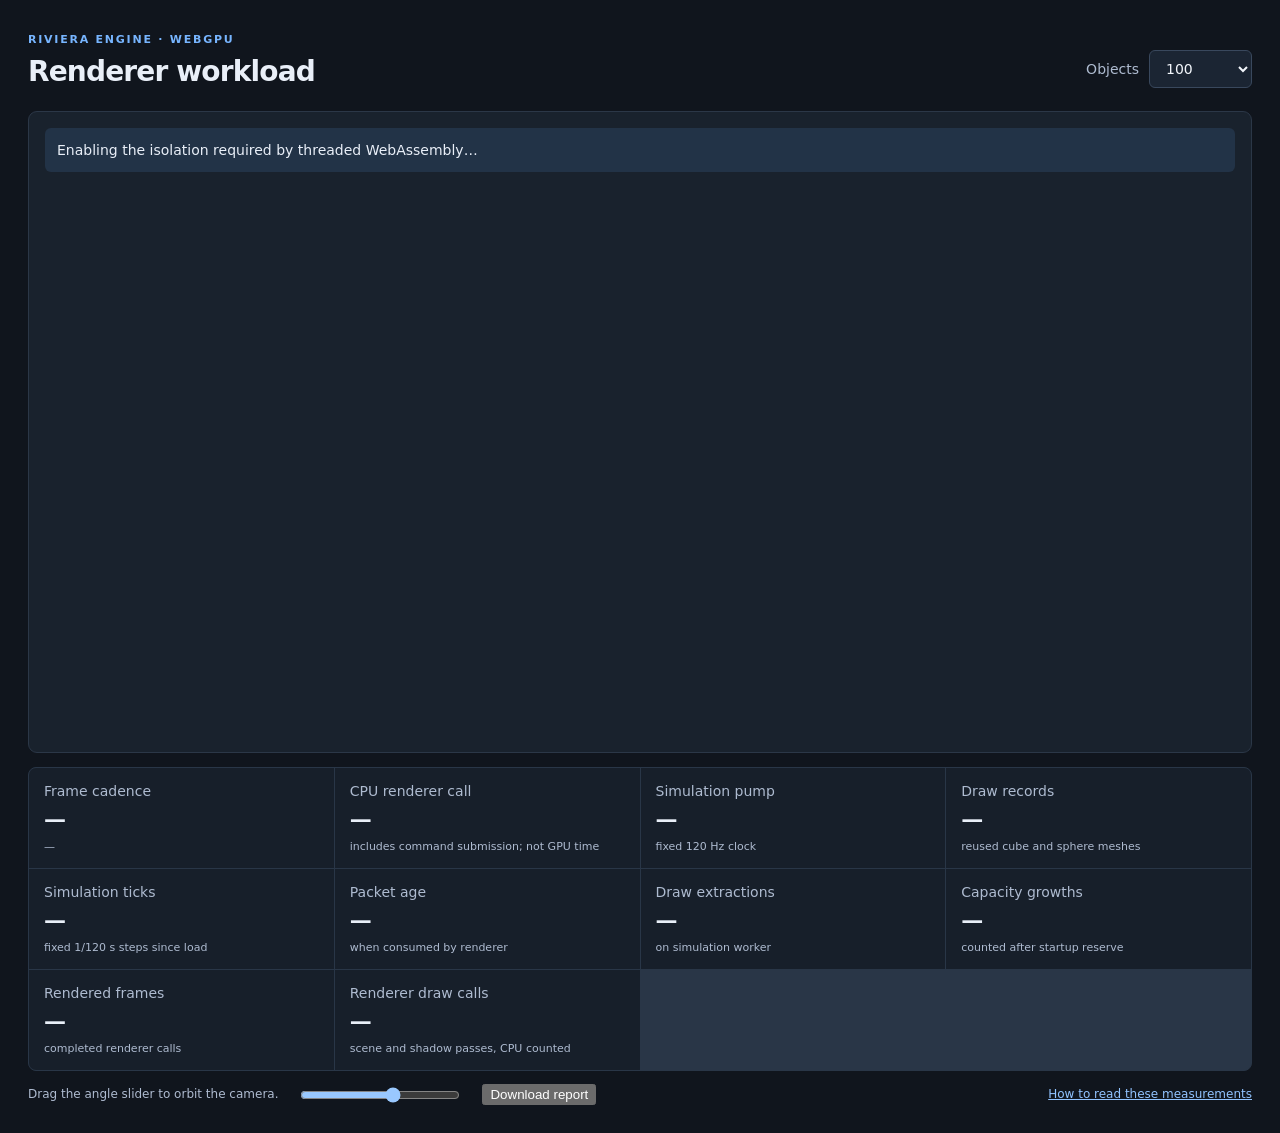
==== examples/webgpu-renderer-demo/index.html @ 4a54d9a6 "Add Engine WebGPU demo and manual Pages publishing" ====
<!doctype html>
<html lang="en">
  <head>
    <meta charset="utf-8" />
    <meta name="viewport" content="width=device-width, initial-scale=1" />
    <title>Riviera Engine · WebGPU workload</title>
    <link rel="stylesheet" href="style.css" />
  </head>
  <body>
    <main>
      <header>
        <div>
          <span class="eyebrow">RIVIERA ENGINE · WEBGPU</span>
          <h1>Renderer workload</h1>
        </div>
        <label class="count"
          >Objects
          <select id="count">
            <option value="100">100</option>
            <option value="1000">1,000</option>
            <option value="4000">4,000</option>
          </select></label
        >
      </header>
      <section class="stage">
        <canvas id="game" width="1024" height="640"></canvas>
        <div id="boot-status" role="status">Checking browser isolation…</div>
        <div id="render-error" hidden>
          Renderer reported a WebGPU error. See the browser console.
        </div>
      </section>
      <section class="metrics" aria-label="Live renderer measurements">
        <div>
          <span>Frame cadence</span><strong id="metric-fps">—</strong
          ><small id="metric-cadence">—</small>
        </div>
        <div>
          <span>CPU renderer call</span><strong id="metric-cpu">—</strong
          ><small>includes command submission; not GPU time</small>
        </div>
        <div>
          <span>Simulation pump</span><strong id="metric-sim">—</strong
          ><small>fixed 120 Hz clock</small>
        </div>
        <div>
          <span>Draw records</span><strong id="metric-draws">—</strong
          ><small>reused cube and sphere meshes</small>
        </div>
        <div>
          <span>Simulation ticks</span><strong id="metric-ticks">—</strong
          ><small>fixed 1/120 s steps since load</small>
        </div>
        <div>
          <span>Packet age</span><strong id="metric-age">—</strong
          ><small>when consumed by renderer</small>
        </div>
        <div>
          <span>Draw extractions</span><strong id="metric-extractions">—</strong
          ><small>on simulation worker</small>
        </div>
        <div>
          <span>Capacity growths</span><strong id="metric-grows">—</strong
          ><small>counted after startup reserve</small>
        </div>
        <div>
          <span>Rendered frames</span><strong id="metric-frames">—</strong
          ><small>completed renderer calls</small>
        </div>
        <div>
          <span>Renderer draw calls</span><strong id="metric-calls">—</strong
          ><small>scene and shadow passes, CPU counted</small>
        </div>
      </section>
      <footer>
        <span>Drag the angle slider to orbit the camera.</span
        ><input
          id="angle"
          type="range"
          min="-3.14"
          max="3.14"
          step="0.01"
          value="0.55"
          aria-label="Camera orbit angle"
        /><button id="download-report" type="button">Download report</button
        ><a href="PERFORMANCE.md">How to read these measurements</a>
      </footer>
    </main>
    <script>
      const bootStatus = document.getElementById("boot-status");
      const reloadKey = `riviera-demo-sw-reload:${location.pathname}`;
      function clearReloadGuard() {
        try {
          sessionStorage.removeItem(reloadKey);
        } catch {}
      }
      function showBootError(message) {
        bootStatus.replaceChildren(document.createTextNode(message + " "));
        const retry = document.createElement("button");
        retry.type = "button";
        retry.textContent = "Retry";
        retry.addEventListener("click", () => {
          clearReloadGuard();
          location.reload();
        });
        bootStatus.append(retry);
      }

      var Module = {
        onRuntimeInitialized() {
          bootStatus.hidden = true;
          const count = document.getElementById("count");
          const angle = document.getElementById("angle");
          count.addEventListener("change", () =>
            Module._set_object_count(Number(count.value)),
          );
          angle.addEventListener("input", () =>
            Module._set_camera_angle(Number(angle.value)),
          );
          document
            .getElementById("download-report")
            .addEventListener("click", () => {
              const ids = [
                "metric-fps",
                "metric-cadence",
                "metric-cpu",
                "metric-sim",
                "metric-draws",
                "metric-age",
                "metric-extractions",
                "metric-grows",
                "metric-frames",
                "metric-calls",
              ];
              const report = Object.fromEntries(
                ids.map((id) => [
                  id.replace("metric-", ""),
                  document.getElementById(id).textContent,
                ]),
              );
              report.objectCount = Number(count.value);
              report.resolution = "1024x640";
              report.capturedAt = new Date().toISOString();
              const link = document.createElement("a");
              link.href = URL.createObjectURL(
                new Blob([JSON.stringify(report, null, 2)], {
                  type: "application/json",
                }),
              );
              link.download = "riviera-webgpu-renderer-report.json";
              link.click();
              URL.revokeObjectURL(link.href);
            });
        },
        onAbort(reason) {
          showBootError(`The WebAssembly renderer could not start: ${reason}`);
        },
      };

      async function startRenderer() {
        if (window.crossOriginIsolated === true) {
          clearReloadGuard();
          const script = document.createElement("script");
          script.src = new URL("index.js", document.baseURI);
          script.onerror = () =>
            showBootError("The WebAssembly files could not be loaded.");
          document.head.append(script);
          return;
        }
        if (!("serviceWorker" in navigator)) {
          showBootError(
            "This browser cannot enable the isolation required by threaded WebAssembly.",
          );
          return;
        }
        try {
          if (sessionStorage.getItem(reloadKey)) {
            showBootError(
              "The isolation worker did not take control. Check browser support, then retry.",
            );
            return;
          }
          sessionStorage.setItem(reloadKey, "attempted");
        } catch {
          showBootError(
            "Session storage is unavailable, so the page cannot safely retry isolation automatically.",
          );
          return;
        }
        bootStatus.textContent =
          "Enabling the isolation required by threaded WebAssembly…";
        try {
          const deadline = Date.now() + 8000;
          const bounded = (promise, label) =>
            Promise.race([
              promise,
              new Promise((_, reject) =>
                setTimeout(
                  () => reject(new Error(`${label} timed out`)),
                  Math.max(0, deadline - Date.now()),
                ),
              ),
            ]);
          await bounded(
            navigator.serviceWorker.register(
              new URL("coi-serviceworker.js", document.baseURI),
              { scope: new URL("./", document.baseURI).pathname },
            ),
            "Service worker registration",
          );
          await bounded(
            navigator.serviceWorker.ready,
            "Service worker activation",
          );
          if (!navigator.serviceWorker.controller) {
            await bounded(
              new Promise((resolve) =>
                navigator.serviceWorker.addEventListener(
                  "controllerchange",
                  resolve,
                  {
                    once: true,
                  },
                ),
              ),
              "Service worker control",
            );
          }
          if (navigator.serviceWorker.controller) {
            location.reload();
            return;
          }
          throw new Error("The isolation worker did not take control");
        } catch (error) {
          showBootError(`Could not enable browser isolation: ${error.message}`);
        }
      }

      startRenderer();
    </script>
  </body>
</html>
---- examples/webgpu-renderer-demo/style.css ----
:root {
  color-scheme: dark;
  font:
    14px/1.45 system-ui,
    sans-serif;
  background: #10151d;
  color: #e9eff8;
}
* {
  box-sizing: border-box;
}
body {
  margin: 0;
  padding: 28px;
}
main {
  max-width: 1240px;
  margin: 0 auto;
}
header,
footer {
  display: flex;
  align-items: center;
  justify-content: space-between;
  gap: 20px;
}
h1 {
  margin: 4px 0 18px;
  font-size: 28px;
  letter-spacing: -0.03em;
}
.eyebrow {
  color: #77b5ff;
  font-size: 11px;
  font-weight: 700;
  letter-spacing: 0.16em;
}
.count {
  display: flex;
  gap: 10px;
  align-items: center;
  color: #aebbd0;
}
select {
  background: #1b2533;
  color: #f2f6fb;
  border: 1px solid #39485d;
  border-radius: 6px;
  padding: 9px 28px 9px 12px;
  font: inherit;
}
.stage {
  position: relative;
  overflow: hidden;
  border: 1px solid #2b3747;
  border-radius: 9px;
  background: #19222d;
}
#boot-status {
  position: absolute;
  z-index: 1;
  inset: 16px 16px auto;
  padding: 12px;
  border-radius: 6px;
  background: #223347;
}
#boot-status[hidden] {
  display: none;
}
#boot-status button {
  margin-left: 10px;
}
canvas {
  display: block;
  width: min(100%, 1024px);
  height: auto;
  aspect-ratio: 1024 / 640;
  margin: 0 auto;
}
#render-error {
  position: absolute;
  inset: 16px 16px auto;
  padding: 12px;
  border-radius: 6px;
  background: #752f36;
}
.metrics {
  display: grid;
  grid-template-columns: repeat(4, minmax(0, 1fr));
  gap: 1px;
  overflow: hidden;
  margin-top: 14px;
  border: 1px solid #293647;
  border-radius: 8px;
  background: #293647;
}
.metrics div {
  min-height: 94px;
  padding: 13px 15px;
  background: #171f2a;
}
.metrics span,
.metrics small {
  display: block;
  color: #aebbd0;
}
.metrics strong {
  display: block;
  margin: 3px 0;
  font-size: 22px;
  font-variant-numeric: tabular-nums;
}
.metrics small {
  font-size: 11px;
}
footer {
  justify-content: flex-start;
  margin-top: 13px;
  color: #aebbd0;
  font-size: 12px;
}
footer input {
  width: 160px;
}
footer a {
  margin-left: auto;
  color: #91c3ff;
}
.report header {
  margin-bottom: 18px;
}
.report header a,
.report a {
  color: #91c3ff;
}
.benchmark-section {
  margin: 16px 0;
  padding: 16px;
  border: 1px solid #293647;
  border-radius: 8px;
  background: #171f2a;
}
.benchmark-section h2 {
  margin: 0 0 4px;
}
.benchmark-section p,
.license-note {
  color: #aebbd0;
}
.benchmark-section div {
  overflow-x: auto;
}
table {
  width: 100%;
  border-collapse: collapse;
  font-variant-numeric: tabular-nums;
  text-align: right;
}
th,
td {
  padding: 8px;
  border-bottom: 1px solid #293647;
  white-space: nowrap;
}
th:first-child,
td:first-child {
  text-align: left;
}
@media (max-width: 720px) {
  body {
    padding: 16px;
  }
  .metrics {
    grid-template-columns: repeat(2, minmax(0, 1fr));
  }
  header {
    align-items: flex-start;
  }
  footer {
    flex-wrap: wrap;
  }
  footer a {
    margin-left: 0;
  }
}
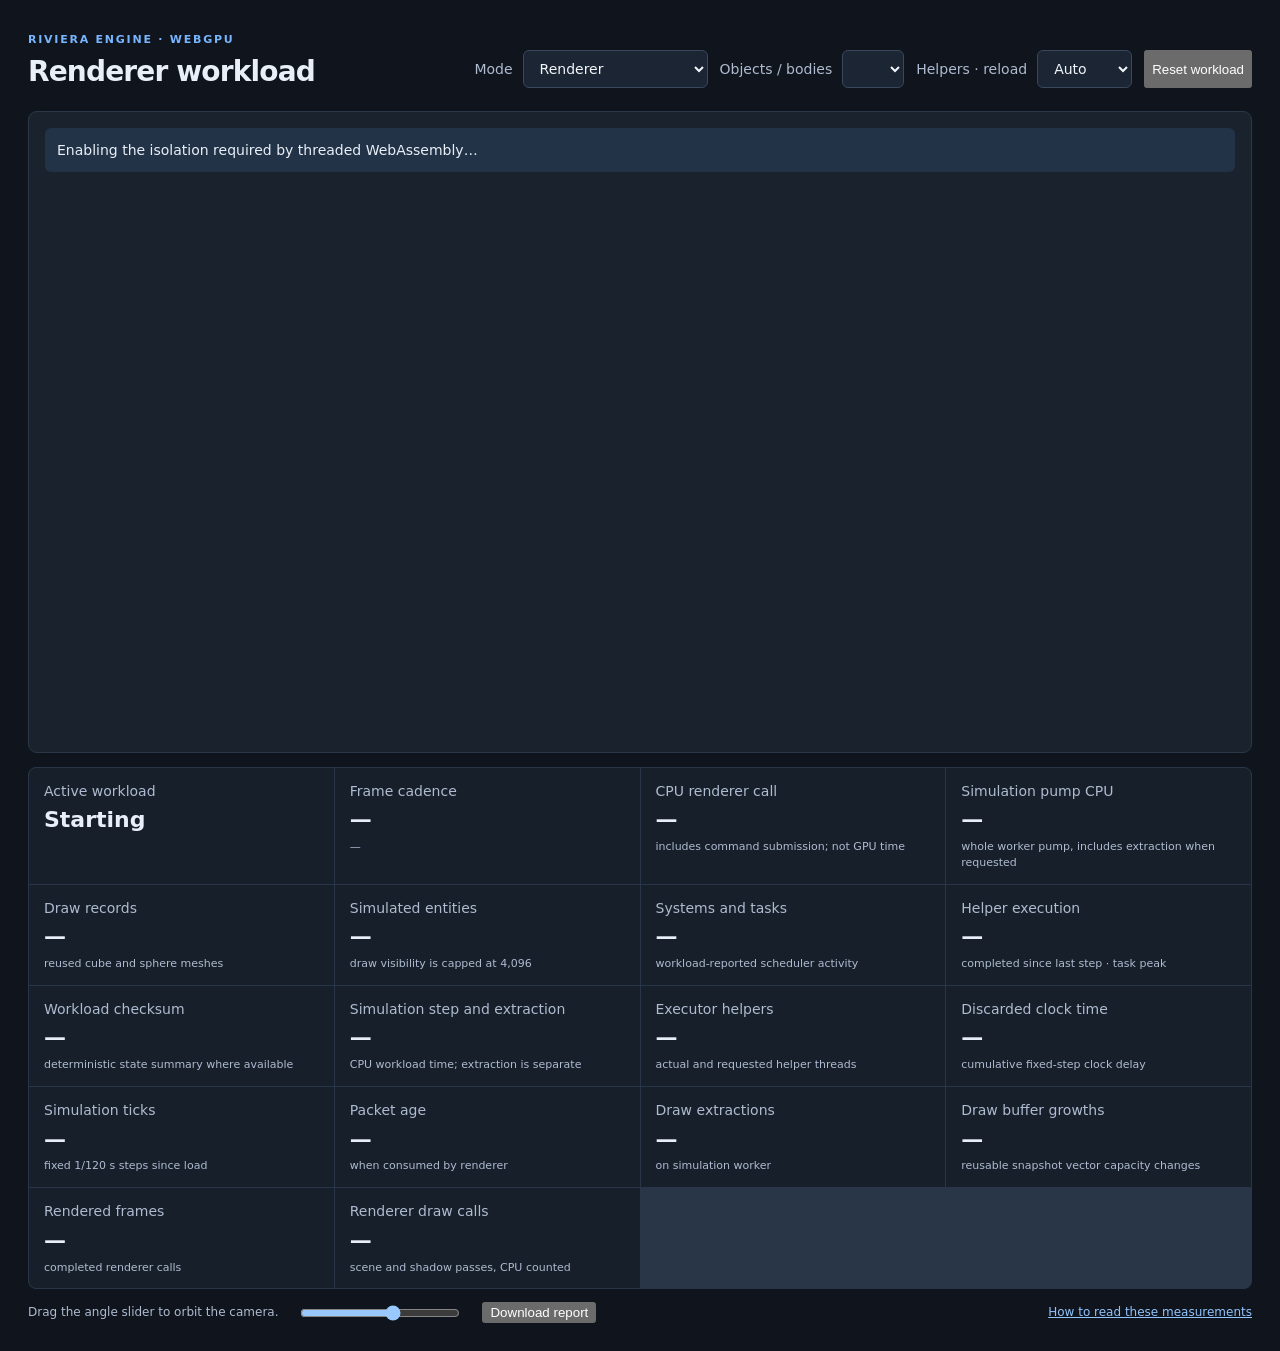
==== commit 4dc92a7f: "Add renderer, ECS, jobs, physics and PBR demos" ====
--- a/examples/webgpu-renderer-demo/index.html
+++ b/examples/webgpu-renderer-demo/index.html
@@ -11,26 +11,51 @@
       <header>
         <div>
           <span class="eyebrow">RIVIERA ENGINE · WEBGPU</span>
-          <h1>Renderer workload</h1>
-        </div>
-        <label class="count"
-          >Objects
-          <select id="count">
-            <option value="100">100</option>
-            <option value="1000">1,000</option>
-            <option value="4000">4,000</option>
-          </select></label
-        >
+          <h1 id="page-title">Renderer workload</h1>
+        </div>
+        <div class="controls">
+          <label class="count"
+            >Mode
+            <select id="mode">
+              <option value="0">Renderer</option>
+              <option value="1">ECS hierarchy</option>
+              <option value="2">Job systems</option>
+              <option value="3">Jolt physics</option>
+              <option value="4">PBR material grid</option>
+            </select>
+          </label>
+          <label class="count"
+            >Objects / bodies
+            <select id="count"></select>
+          </label>
+          <label class="count"
+            >Helpers · reload
+            <select id="helpers">
+              <option value="auto">Auto</option>
+              <option value="0">0</option>
+              <option value="2">2</option>
+              <option value="4">4</option>
+              <option value="8">8</option>
+            </select>
+          </label>
+          <button id="reset-demo" type="button">Reset workload</button>
+        </div>
       </header>
       <section class="stage">
         <canvas id="game" width="1024" height="640"></canvas>
         <div id="boot-status" role="status">Checking browser isolation…</div>
         <div id="render-error" hidden>
-          Renderer reported a WebGPU error. See the browser console.
+          Renderer or workload reported an error. Check the browser console.
+        </div>
+        <div id="pbr-legend" hidden>
+          Roughness 0.04 → 1.00 (world X) · metallic 0 → 1.00 (world Z)
         </div>
       </section>
       <section class="metrics" aria-label="Live renderer measurements">
         <div>
+          <span>Active workload</span><strong id="metric-mode">Starting</strong>
+        </div>
+        <div>
           <span>Frame cadence</span><strong id="metric-fps">—</strong
           ><small id="metric-cadence">—</small>
         </div>
@@ -39,14 +64,44 @@
           ><small>includes command submission; not GPU time</small>
         </div>
         <div>
-          <span>Simulation pump</span><strong id="metric-sim">—</strong
-          ><small>fixed 120 Hz clock</small>
+          <span>Simulation pump CPU</span><strong id="metric-sim">—</strong
+          ><small>whole worker pump, includes extraction when requested</small>
         </div>
         <div>
           <span>Draw records</span><strong id="metric-draws">—</strong
           ><small>reused cube and sphere meshes</small>
         </div>
         <div>
+          <span>Simulated entities</span><strong id="metric-entities">—</strong
+          ><small>draw visibility is capped at 4,096</small>
+        </div>
+        <div>
+          <span>Systems and tasks</span><strong id="metric-work">—</strong
+          ><small>workload-reported scheduler activity</small>
+        </div>
+        <div>
+          <span>Helper execution</span><strong id="metric-helpers">—</strong
+          ><small>completed since last step · task peak</small>
+        </div>
+        <div>
+          <span>Workload checksum</span><strong id="metric-checksum">—</strong
+          ><small>deterministic state summary where available</small>
+        </div>
+        <div>
+          <span>Simulation step and extraction</span
+          ><strong id="metric-step">—</strong
+          ><small>CPU workload time; extraction is separate</small>
+        </div>
+        <div>
+          <span>Executor helpers</span><strong id="metric-pool">—</strong
+          ><small>actual and requested helper threads</small>
+        </div>
+        <div>
+          <span>Discarded clock time</span
+          ><strong id="metric-discarded">—</strong
+          ><small>cumulative fixed-step clock delay</small>
+        </div>
+        <div>
           <span>Simulation ticks</span><strong id="metric-ticks">—</strong
           ><small>fixed 1/120 s steps since load</small>
         </div>
@@ -59,8 +114,8 @@
           ><small>on simulation worker</small>
         </div>
         <div>
-          <span>Capacity growths</span><strong id="metric-grows">—</strong
-          ><small>counted after startup reserve</small>
+          <span>Draw buffer growths</span><strong id="metric-grows">—</strong
+          ><small>reusable snapshot vector capacity changes</small>
         </div>
         <div>
           <span>Rendered frames</span><strong id="metric-frames">—</strong
@@ -109,10 +164,91 @@
         onRuntimeInitialized() {
           bootStatus.hidden = true;
           const count = document.getElementById("count");
+          const mode = document.getElementById("mode");
+          const helpers = document.getElementById("helpers");
           const angle = document.getElementById("angle");
+          const modeCounts = {
+            0: [
+              [100, "100"],
+              [1000, "1,000"],
+              [4000, "4,000"],
+            ],
+            1: [
+              [1000, "1,000"],
+              [10000, "10,000"],
+              [100000, "100,000"],
+            ],
+            2: [
+              [1000, "1,000"],
+              [10000, "10,000"],
+              [100000, "100,000"],
+            ],
+            3: [
+              [100, "100"],
+              [500, "500"],
+              [1000, "1,000"],
+              [2000, "2,000"],
+            ],
+            4: [[35, "35 fixed spheres"]],
+          };
+          function configureCountOptions() {
+            const options = modeCounts[mode.value];
+            const previous = Number(count.value);
+            count.replaceChildren(
+              ...options.map(([value, label]) => {
+                const option = document.createElement("option");
+                option.value = String(value);
+                option.textContent = label;
+                return option;
+              }),
+            );
+            count.disabled = mode.value === "4";
+            count.value = String(
+              options.some(([value]) => value === previous)
+                ? previous
+                : options[0][0],
+            );
+            document.getElementById("page-title").textContent =
+              mode.selectedOptions[0].textContent;
+            document.getElementById("pbr-legend").hidden = mode.value !== "4";
+          }
+          mode.addEventListener("change", () => {
+            configureCountOptions();
+            Module._set_demo_mode(Number(mode.value));
+            Module._set_object_count(Number(count.value));
+          });
           count.addEventListener("change", () =>
             Module._set_object_count(Number(count.value)),
           );
+          configureCountOptions();
+          Module._set_demo_mode(Number(mode.value));
+          Module._set_object_count(Number(count.value));
+          const helperParam =
+            new URLSearchParams(location.search).get("helpers") || "auto";
+          const detectedThreads =
+            Number.isFinite(navigator.hardwareConcurrency) &&
+            navigator.hardwareConcurrency > 0
+              ? Math.floor(navigator.hardwareConcurrency)
+              : 8;
+          const helperCap = Math.max(0, detectedThreads - 2);
+          for (const option of helpers.options) {
+            if (option.value !== "auto")
+              option.disabled = Number(option.value) > helperCap;
+          }
+          helpers.value = Array.from(helpers.options).some(
+            (option) => option.value === helperParam,
+          )
+            ? helperParam
+            : "auto";
+          document
+            .getElementById("reset-demo")
+            .addEventListener("click", () => Module._reset_demo());
+          helpers.addEventListener("change", () => {
+            const url = new URL(location.href);
+            if (helpers.value === "auto") url.searchParams.delete("helpers");
+            else url.searchParams.set("helpers", helpers.value);
+            location.href = url.href;
+          });
           angle.addEventListener("input", () =>
             Module._set_camera_angle(Number(angle.value)),
           );
@@ -120,10 +256,17 @@
             .getElementById("download-report")
             .addEventListener("click", () => {
               const ids = [
+                "metric-mode",
                 "metric-fps",
                 "metric-cadence",
                 "metric-cpu",
                 "metric-sim",
+                "metric-step",
+                "metric-entities",
+                "metric-work",
+                "metric-helpers",
+                "metric-checksum",
+                "metric-pool",
                 "metric-draws",
                 "metric-age",
                 "metric-extractions",
@@ -137,7 +280,9 @@
                   document.getElementById(id).textContent,
                 ]),
               );
+              report.mode = mode.selectedOptions[0].textContent;
               report.objectCount = Number(count.value);
+              report.helperSelection = helpers.value;
               report.resolution = "1024x640";
               report.capturedAt = new Date().toISOString();
               const link = document.createElement("a");
@@ -146,7 +291,7 @@
                   type: "application/json",
                 }),
               );
-              link.download = "riviera-webgpu-renderer-report.json";
+              link.download = "riviera-webgpu-demo-report.json";
               link.click();
               URL.revokeObjectURL(link.href);
             });
--- a/examples/webgpu-renderer-demo/style.css
+++ b/examples/webgpu-renderer-demo/style.css
@@ -183,3 +183,29 @@
     margin-left: 0;
   }
 }
+.controls {
+  display: flex;
+  flex-wrap: wrap;
+  justify-content: flex-end;
+  gap: 12px;
+}
+.count {
+  flex-wrap: wrap;
+}
+select:disabled {
+  opacity: 0.7;
+}
+#pbr-legend {
+  position: absolute;
+  right: 12px;
+  bottom: 12px;
+  padding: 8px 11px;
+  border: 1px solid #39485d;
+  border-radius: 6px;
+  background: rgb(16 21 29 / 88%);
+  color: #e9eff8;
+  font-size: 12px;
+}
+#pbr-legend[hidden] {
+  display: none;
+}
